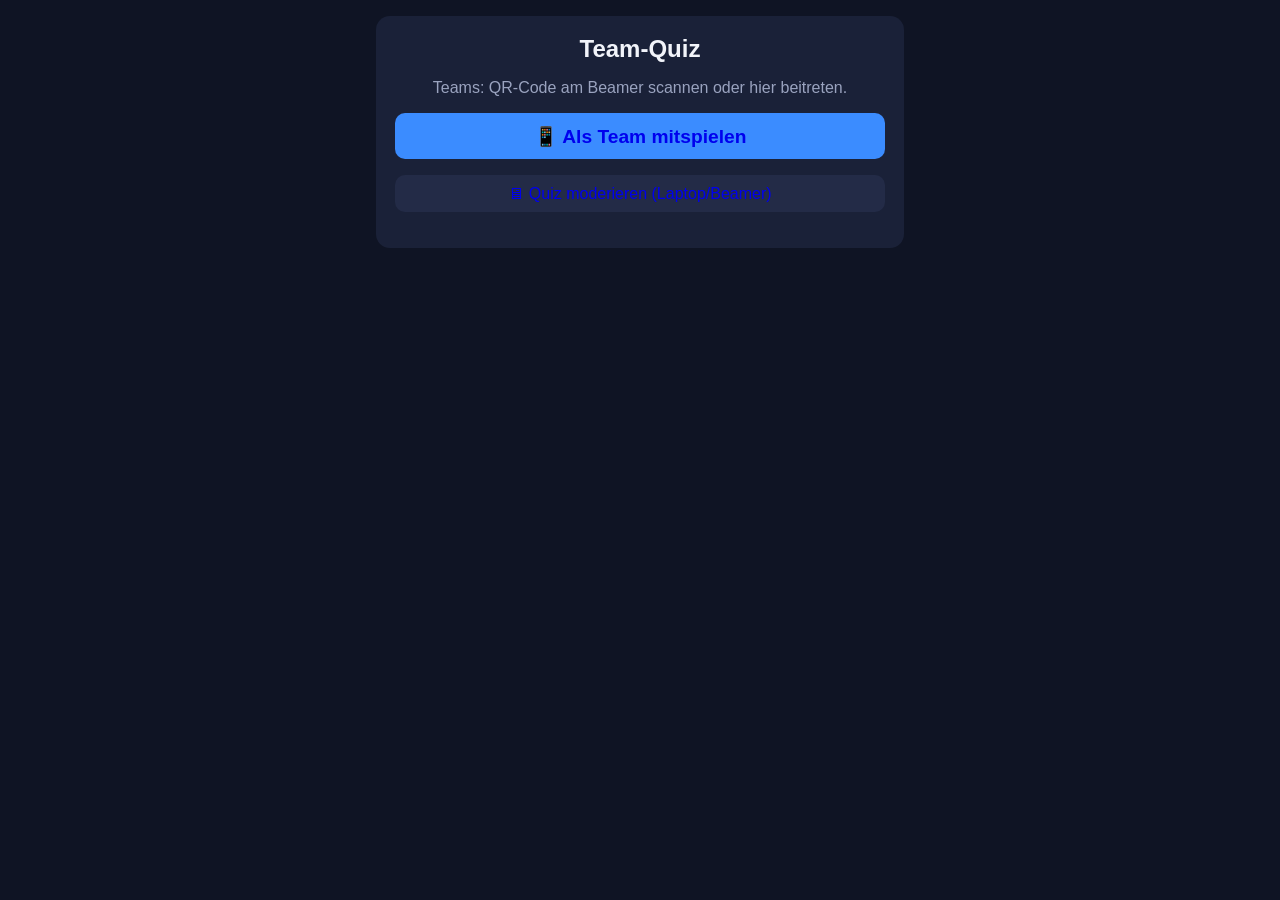
==== index.html @ 50eb8270 "Team-Quiz wiederhergestellt" ====
<!doctype html>
<html lang="de">
<head>
<meta charset="utf-8">
<meta name="viewport" content="width=device-width, initial-scale=1">
<title>Team-Quiz</title>
<link rel="stylesheet" href="style.css">
</head>
<body>
<div class="player">
  <div class="card center">
    <h1>Team-Quiz</h1>
    <p class="muted">Teams: QR-Code am Beamer scannen oder hier beitreten.</p>
    <p><a href="play.html"><button class="primary" style="width:100%;font-size:1.2rem">📱 Als Team mitspielen</button></a></p>
    <p><a href="host.html"><button style="width:100%">🖥 Quiz moderieren (Laptop/Beamer)</button></a></p>
  </div>
</div>
</body>
</html>
---- style.css ----
:root {
  --bg: #0f1424;
  --panel: #1a2138;
  --panel2: #232b47;
  --text: #f2f4fa;
  --muted: #9aa3bf;
  --accent: #3b8cff;
  --ok: #2fbf71;
  --bad: #e5484d;
  --warn: #f5a524;
  --A: #e5484d;
  --B: #3b8cff;
  --C: #f5a524;
  --D: #2fbf71;
}
* { box-sizing: border-box; }
html, body { margin: 0; height: 100%; }
body {
  background: var(--bg);
  color: var(--text);
  font-family: -apple-system, BlinkMacSystemFont, "Segoe UI", Roboto, Helvetica, Arial, sans-serif;
  -webkit-tap-highlight-color: transparent;
}
button {
  font: inherit; color: inherit; cursor: pointer;
  border: 0; border-radius: 10px; padding: .6em 1em;
  background: var(--panel2);
}
button:hover:not(:disabled) { filter: brightness(1.15); }
button:disabled { opacity: .4; cursor: default; }
button.primary { background: var(--accent); font-weight: 600; }
button.ok { background: var(--ok); }
button.bad { background: var(--bad); }
input {
  font: inherit; padding: .7em .9em; border-radius: 10px; border: 2px solid var(--panel2);
  background: var(--panel); color: var(--text); width: 100%;
}
.muted { color: var(--muted); }
.hidden { display: none !important; }
.letter { display: inline-flex; align-items: center; justify-content: center; width: 1.7em; height: 1.7em; border-radius: 8px; font-weight: 800; background: rgba(0,0,0,.25); flex: none; }
.cA { background: var(--A); } .cB { background: var(--B); } .cC { background: var(--C); } .cD { background: var(--D); }

/* ---------- Host ---------- */
.host { display: grid; grid-template-rows: auto 1fr; height: 100vh; }
.topbar { display: flex; gap: .5rem; align-items: center; padding: .6rem 1rem; background: var(--panel); flex-wrap: wrap; }
.topbar .title { font-weight: 700; margin-right: auto; }
.topbar .code { font-family: ui-monospace, Menlo, monospace; background: var(--panel2); padding: .3em .7em; border-radius: 8px; letter-spacing: .15em; }
.main { display: grid; grid-template-columns: 1fr 340px; min-height: 0; }
.stage { padding: 2.5vw 3vw; overflow: auto; display: flex; flex-direction: column; gap: 1.5rem; }
.side { background: var(--panel); padding: 1rem; overflow: auto; display: flex; flex-direction: column; gap: 1rem; }
.category { color: var(--warn); font-weight: 700; font-size: 1.4vw; text-transform: uppercase; letter-spacing: .05em; }
.question { font-size: 2.8vw; font-weight: 700; line-height: 1.25; }
.answers { display: grid; grid-template-columns: 1fr 1fr; gap: 1rem; }
.answer { display: flex; gap: .8rem; align-items: center; padding: 1.1rem 1.2rem; border-radius: 14px; font-size: 1.7vw; font-weight: 600; transition: opacity .3s, transform .3s; }
.answer.dim { opacity: .25; }
.answer.correct { outline: 5px solid #fff; transform: scale(1.03); }
.answer .who { margin-left: auto; font-size: .7em; display: flex; gap: .3rem; flex-wrap: wrap; justify-content: flex-end; }
.answer .who span { background: rgba(0,0,0,.35); padding: .1em .5em; border-radius: 6px; }
.controls { display: flex; gap: .7rem; flex-wrap: wrap; align-items: center; }
.controls button { font-size: 1.1rem; }
.timer { display: flex; align-items: center; gap: 1.5rem; }
.timer .big { font-size: 5vw; font-weight: 800; font-variant-numeric: tabular-nums; min-width: 2.2ch; }
.timer .pts { font-size: 1.5vw; color: var(--muted); }
.bar { height: 14px; background: var(--panel2); border-radius: 7px; overflow: hidden; flex: 1; }
.bar > div { height: 100%; background: var(--accent); transition: width .2s linear; }
.status { display: flex; gap: .6rem; flex-wrap: wrap; }
.chip { padding: .35em .8em; border-radius: 999px; background: var(--panel2); font-weight: 600; }
.chip.done { background: var(--ok); }
.chip.off { opacity: .45; text-decoration: line-through; }
.explain { font-size: 1.5vw; background: var(--panel); padding: 1rem 1.3rem; border-radius: 12px; border-left: 6px solid var(--ok); }
.results { display: grid; grid-template-columns: repeat(auto-fill, minmax(180px, 1fr)); gap: .7rem; }
.res { background: var(--panel); padding: .8rem 1rem; border-radius: 12px; font-size: 1.2rem; }
.res b { display: block; font-size: 1.6rem; }
.res.pos b { color: var(--ok); } .res.neg b { color: var(--bad); }
.bigtitle { font-size: 4vw; font-weight: 800; }
.bigtext { font-size: 2vw; line-height: 1.4; }
.lobby { display: flex; gap: 3rem; align-items: center; flex-wrap: wrap; }
.qr { background: #fff; padding: 14px; border-radius: 14px; line-height: 0; }
.qr img, .qr svg { width: 26vw; max-width: 380px; height: auto; }
.joinurl { font-family: ui-monospace, Menlo, monospace; font-size: 1.1rem; word-break: break-all; }
.score h3 { margin: 0 0 .5rem; }
.score ol { list-style: none; padding: 0; margin: 0; display: flex; flex-direction: column; gap: .4rem; }
.score li { display: flex; align-items: center; gap: .5rem; background: var(--panel2); padding: .5rem .7rem; border-radius: 10px; }
.score li .n { flex: 1; font-weight: 600; overflow: hidden; text-overflow: ellipsis; white-space: nowrap; }
.score li .s { font-weight: 800; font-variant-numeric: tabular-nums; }
.score li .dot { width: 9px; height: 9px; border-radius: 50%; background: var(--bad); flex: none; }
.score li .dot.on { background: var(--ok); }
.score li .tools { display: none; gap: .25rem; }
.side.admin .score li .tools { display: flex; }
.score li .tools button { padding: .15em .45em; font-size: .8rem; }
.podium ol { list-style: none; padding: 0; display: flex; flex-direction: column; gap: .8rem; max-width: 900px; }
.podium li { display: flex; gap: 1rem; align-items: center; font-size: 2.2vw; background: var(--panel); padding: .8rem 1.4rem; border-radius: 14px; }
.podium li:first-child { background: linear-gradient(90deg, #b8860b, #f5c542); color: #222; font-size: 3vw; }
.podium li .s { margin-left: auto; font-weight: 800; }
.award { display: grid; grid-template-columns: 1fr auto auto; gap: .6rem; align-items: center; max-width: 700px; font-size: 1.4rem; }
.award button.sel { background: var(--ok); }
.notes { background: #2b2410; border: 1px solid #6b5a1e; padding: .8rem; border-radius: 10px; font-size: .95rem; line-height: 1.4; }
.small { font-size: .85rem; }

/* ---------- Player (phone) ---------- */
.player { max-width: 560px; margin: 0 auto; min-height: 100vh; padding: 1rem; display: flex; flex-direction: column; gap: 1rem; }
.player header { display: flex; justify-content: space-between; align-items: center; gap: .5rem; }
.player header .team { font-weight: 700; }
.player header .sc { background: var(--panel); padding: .3em .7em; border-radius: 8px; font-weight: 700; }
.card { background: var(--panel); padding: 1.2rem; border-radius: 14px; }
.player h1 { font-size: 1.5rem; margin: 0 0 .5rem; }
.player .q { font-size: 1.15rem; font-weight: 600; line-height: 1.35; }
.pbtns { display: grid; grid-template-columns: 1fr; gap: .7rem; flex: 1; }
.pbtn { display: flex; gap: .8rem; align-items: center; text-align: left; font-size: 1.15rem; font-weight: 600; padding: 1.1rem 1rem; min-height: 64px; border-radius: 14px; }
.pbtn.sel { outline: 5px solid #fff; }
.pbtns.locked .pbtn:not(.sel) { opacity: .3; }
.center { text-align: center; }
.huge { font-size: 3rem; font-weight: 800; }
.conn { font-size: .8rem; padding: .2em .6em; border-radius: 6px; }
.conn.on { background: var(--ok); } .conn.off { background: var(--bad); }
.pbar { height: 10px; background: var(--panel2); border-radius: 5px; overflow: hidden; }
.pbar > div { height: 100%; background: var(--accent); }

@media (max-width: 900px) {
  .main { grid-template-columns: 1fr; }
  .question { font-size: 1.6rem; } .answer { font-size: 1.1rem; } .answers { grid-template-columns: 1fr; }
  .category { font-size: 1rem; } .timer .big { font-size: 3rem; } .explain, .bigtext { font-size: 1.1rem; } .bigtitle { font-size: 2rem; }
}
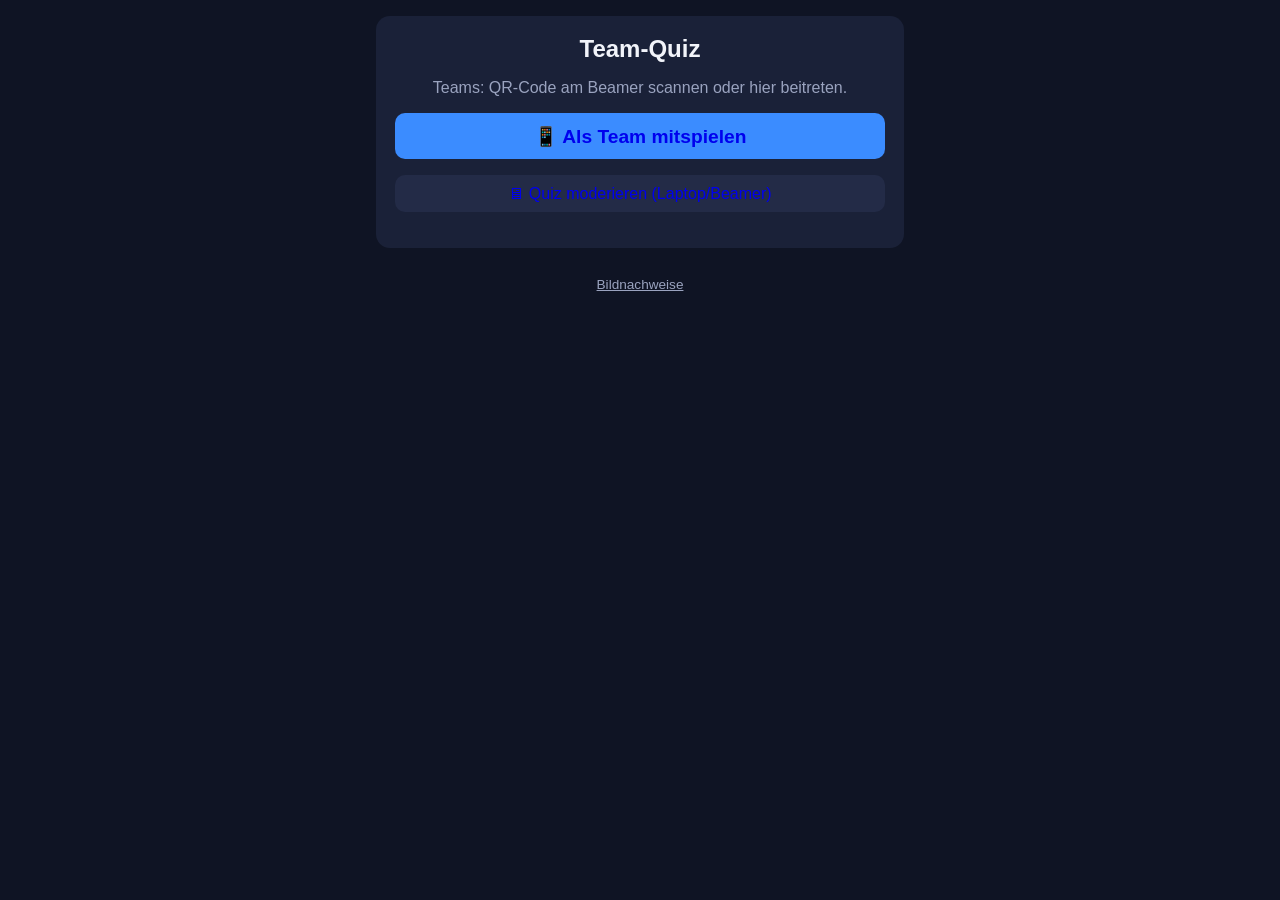
==== commit ebce9c64: "Bilder zu Fragen, großer Weiter-Button, Moderator-Fenster entfernt" ====
--- a/index.html
+++ b/index.html
@@ -14,6 +14,7 @@
     <p><a href="play.html"><button class="primary" style="width:100%;font-size:1.2rem">📱 Als Team mitspielen</button></a></p>
     <p><a href="host.html"><button style="width:100%">🖥 Quiz moderieren (Laptop/Beamer)</button></a></p>
   </div>
+  <p class="center muted small"><a href="img/CREDITS.txt" style="color:inherit">Bildnachweise</a></p>
 </div>
 </body>
 </html>
--- a/style.css
+++ b/style.css
@@ -96,6 +96,11 @@
 .award button.sel { background: var(--ok); }
 .notes { background: #2b2410; border: 1px solid #6b5a1e; padding: .8rem; border-radius: 10px; font-size: .95rem; line-height: 1.4; }
 .small { font-size: .85rem; }
+.qimg { display: flex; justify-content: center; }
+.qimg img { max-height: 34vh; max-width: 100%; border-radius: 14px; object-fit: contain; box-shadow: 0 8px 30px #0007; }
+.qimg.small img { max-height: 18vh; }
+.nextbar { margin-top: auto; display: flex; justify-content: center; padding-top: 1rem; }
+button.big { font-size: 1.9rem; font-weight: 700; padding: .75em 3em; border-radius: 16px; box-shadow: 0 6px 24px #0008; }
 
 /* ---------- Player (phone) ---------- */
 .player { max-width: 560px; margin: 0 auto; min-height: 100vh; padding: 1rem; display: flex; flex-direction: column; gap: 1rem; }
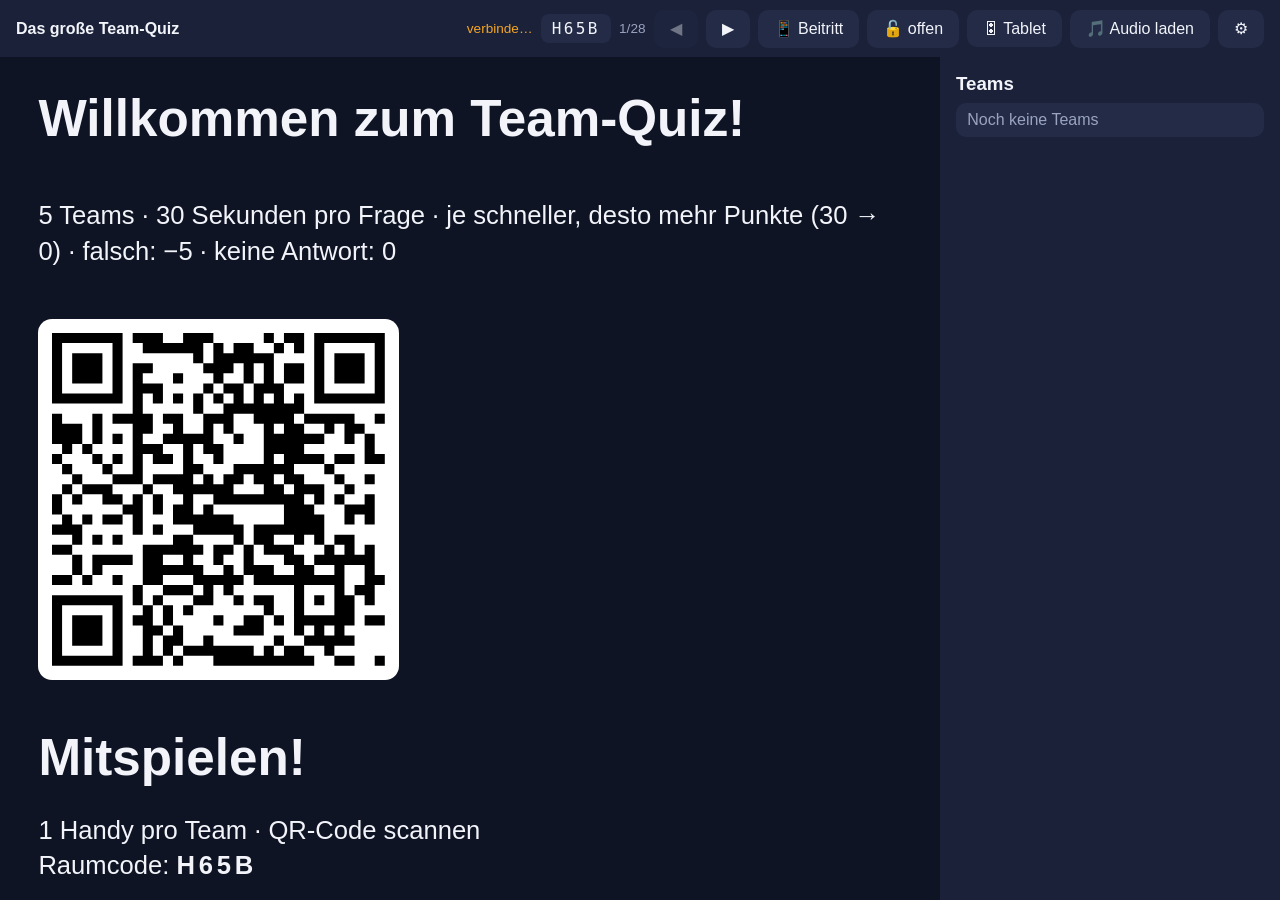
==== commit eecf7d7e: "Link=Moderator, Tablet-Fernbedienung, Punkte nur in Pause/Zwischenstand/Ende" ====
--- a/index.html
+++ b/index.html
@@ -2,19 +2,10 @@
 <html lang="de">
 <head>
 <meta charset="utf-8">
-<meta name="viewport" content="width=device-width, initial-scale=1">
+<meta name="robots" content="noindex">
 <title>Team-Quiz</title>
-<link rel="stylesheet" href="style.css">
+<script>location.replace("host.html");</script>
+<meta http-equiv="refresh" content="0; url=host.html">
 </head>
-<body>
-<div class="player">
-  <div class="card center">
-    <h1>Team-Quiz</h1>
-    <p class="muted">Teams: QR-Code am Beamer scannen oder hier beitreten.</p>
-    <p><a href="play.html"><button class="primary" style="width:100%;font-size:1.2rem">📱 Als Team mitspielen</button></a></p>
-    <p><a href="host.html"><button style="width:100%">🖥 Quiz moderieren (Laptop/Beamer)</button></a></p>
-  </div>
-  <p class="center muted small"><a href="img/CREDITS.txt" style="color:inherit">Bildnachweise</a></p>
-</div>
-</body>
+<body></body>
 </html>
